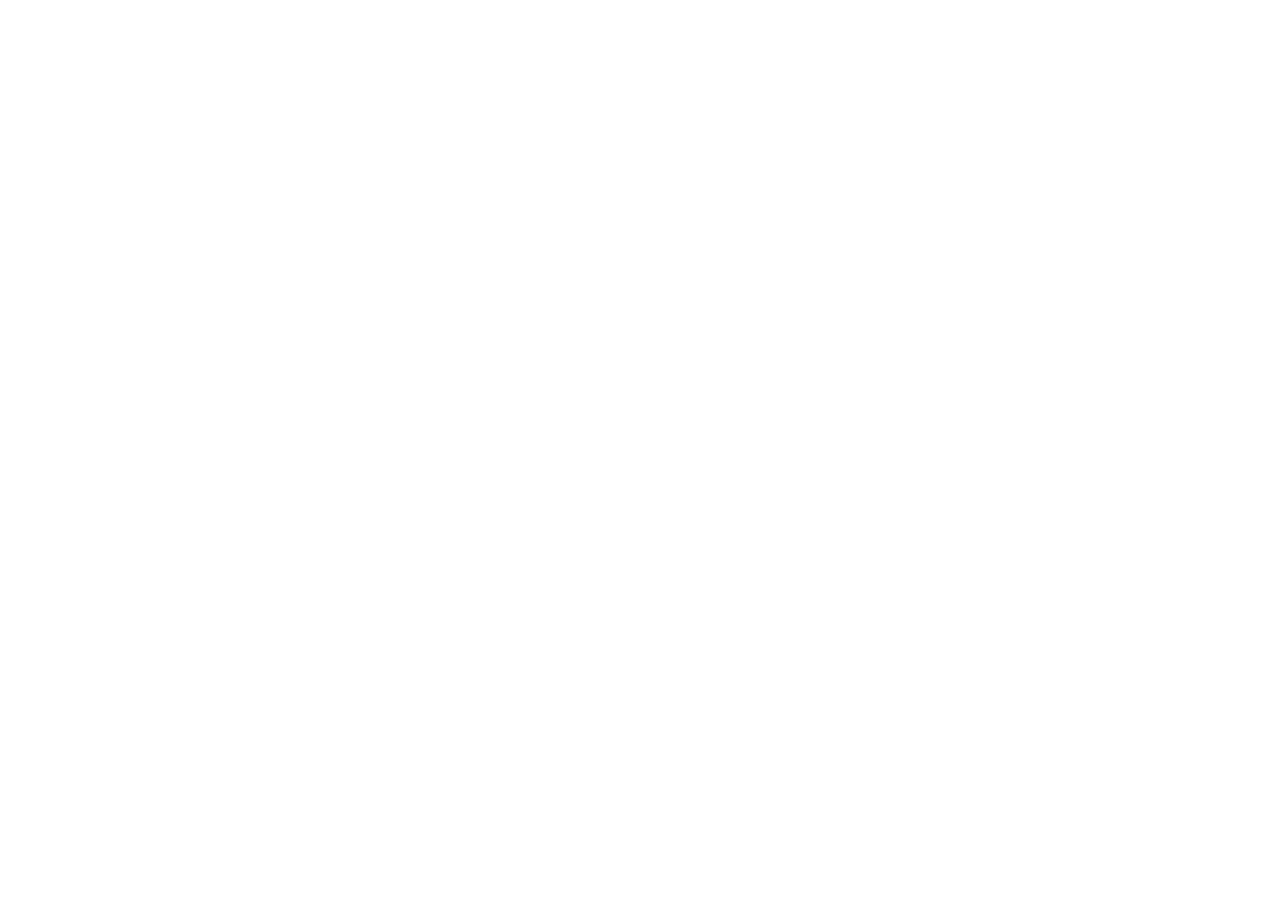
==== restaurant-menu/index.html @ 43efdc2a "added some notes to myself and idk what else I did" ====
<!DOCTYPE html>
<html lang="en">
<head>
    <meta charset="UTF-8">
    <meta name="viewport" content="width=device-width, initial-scale=1.0">
    <title>Document</title>
    <script src="js/data.js"></script>
    <!-- PLEASE, pay attention to the load order of the css stylesheets -->
    <link rel="stylesheet" href="css/config.css">
<link rel="stylesheet" href="css/themes.css">
<link rel="stylesheet" href="css/base.css">
</head>
<body>
    
</body>
</html>
---- restaurant-menu/css/config.css ----
:root {
  /* ============================
     EDIT THESE VALUES TO CUSTOMIZE
     Do not add or remove lines — just change the values after the colon.
     ============================ */

  /* Main accent color (buttons, links, highlights) */
  --accent-color: #d94f4f;

  /* Font for all text */
  --font-family: "Poppins", sans-serif;

  /* ---- Light mode colors ---- */
  --light-bg: #ffffff;
  --light-text: #1a1a1a;

  /* ---- Dark mode colors ---- */
  --dark-bg: #121212;
  --dark-text: #f5f5f5;
}

  /* Config.css is for the end-users that want to personalize how the menu page will look for their project. */
---- restaurant-menu/css/themes.css ----
/* CSS variables for light/dark that uses config.css's variables. */
[data-theme="light"] {
  background-color: var(--light-bg);
  color: var(--light-text);
}

[data-theme="dark"] {
  background-color: var(--dark-bg);
  color: var(--dark-text);
}

a, .btn-primary {
  color: var(--accent-color);
}

body {
  font-family: var(--font-family);
}
---- restaurant-menu/css/base.css ----
/* resets, typography, layout. */
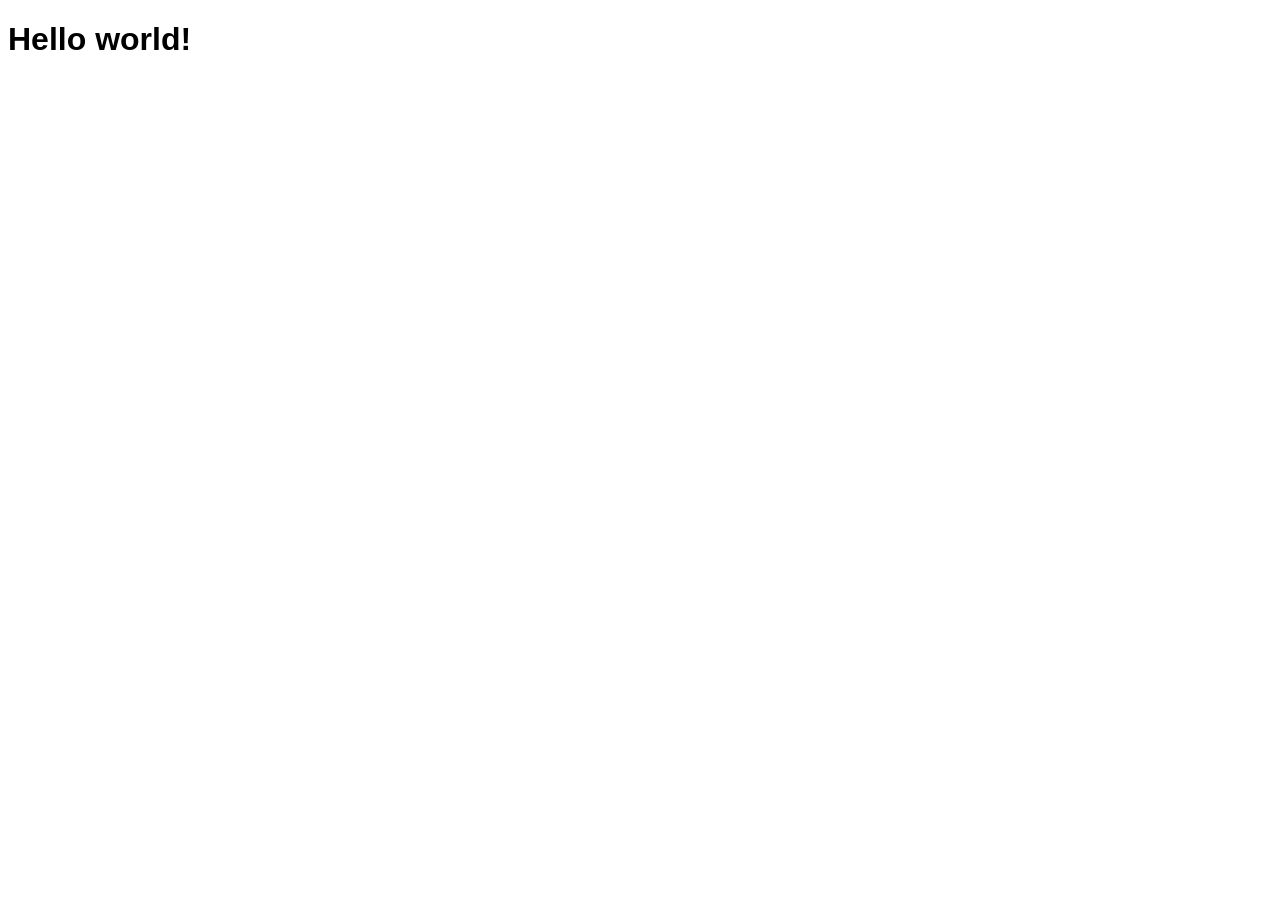
==== commit 02fc870c: "did a test with javascript and added a note of what I've learned." ====
--- a/restaurant-menu/index.html
+++ b/restaurant-menu/index.html
@@ -11,6 +11,6 @@
 <link rel="stylesheet" href="css/base.css">
 </head>
 <body>
-    
+    <h1>Hello world!</h1>
 </body>
 </html>
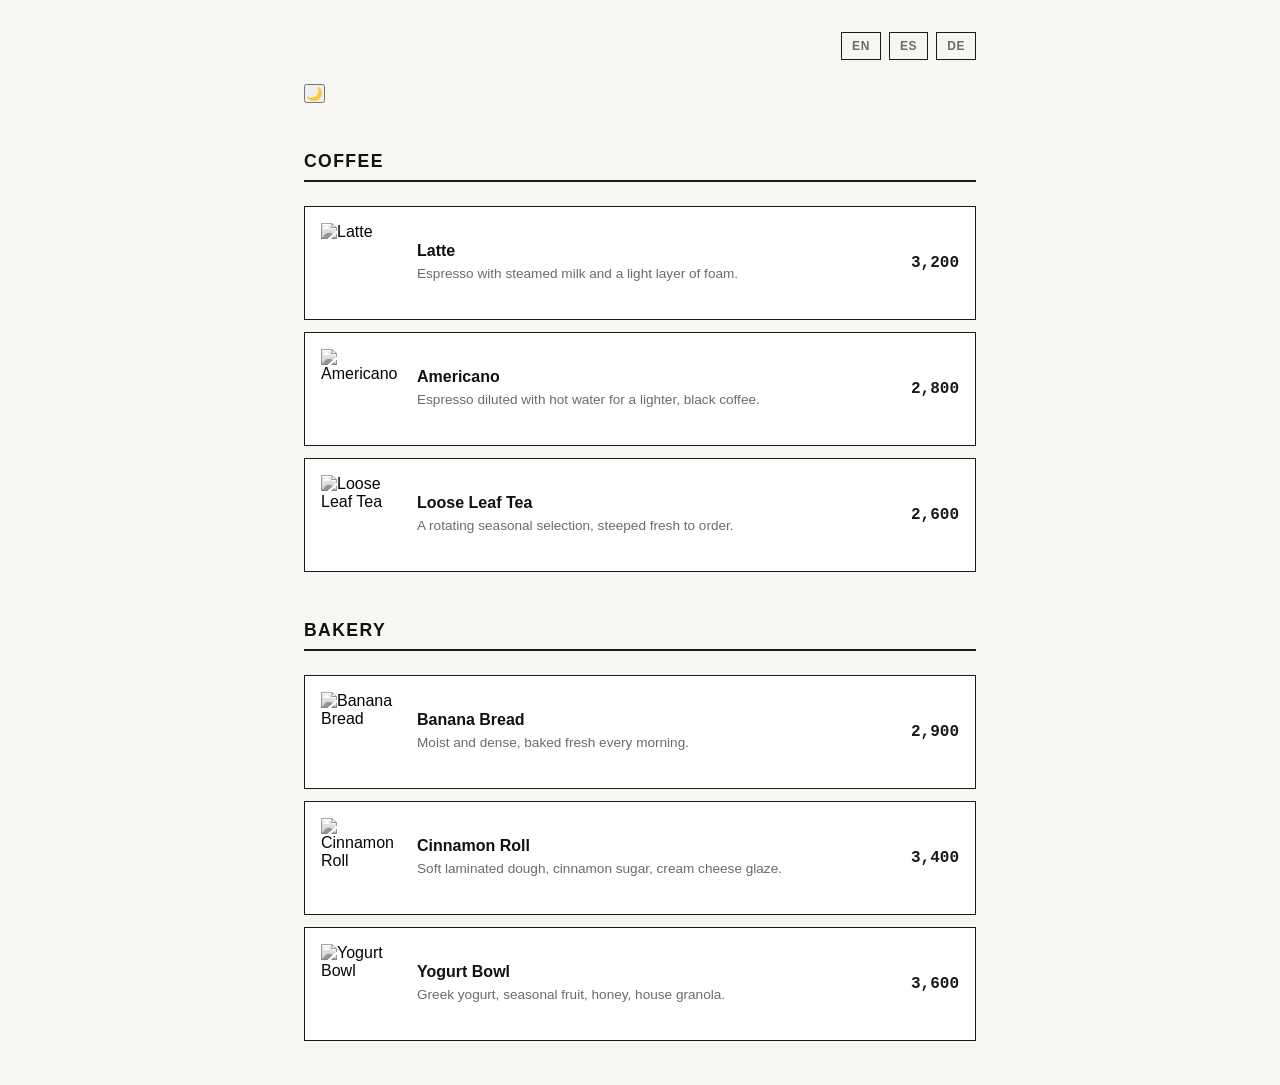
==== commit 6fcbcefa: "Wow, now the site is kinda functional :D" ====
--- a/restaurant-menu/index.html
+++ b/restaurant-menu/index.html
@@ -1,16 +1,23 @@
 <!DOCTYPE html>
 <html lang="en">
 <head>
-    <meta charset="UTF-8">
-    <meta name="viewport" content="width=device-width, initial-scale=1.0">
-    <title>Document</title>
-    <script src="js/data.js"></script>
-    <!-- PLEASE, pay attention to the load order of the css stylesheets -->
-    <link rel="stylesheet" href="css/config.css">
+<meta charset="UTF-8">
+<meta name="viewport" content="width=device-width, initial-scale=1.0">
+<title>Document</title>
+<!-- PLEASE, pay attention to the load order of the css stylesheets -->
+<link rel="stylesheet" href="css/config.css">
 <link rel="stylesheet" href="css/themes.css">
 <link rel="stylesheet" href="css/base.css">
 </head>
 <body>
-    <h1>Hello world!</h1>
+    <div class="lang-switcher">
+  <button data-lang="en">EN</button>
+  <button data-lang="es">ES</button>
+  <button data-lang="de">DE</button>
+</div>
+<button id="theme-toggle">🌙</button>
+<main id="menu-container"></main>
+<script src="js/data.js"></script>
+<script src="js/theme.js"></script>
 </body>
 </html>
--- a/restaurant-menu/css/config.css
+++ b/restaurant-menu/css/config.css
@@ -1,22 +1,42 @@
 :root {
-  /* ============================
-     EDIT THESE VALUES TO CUSTOMIZE
-     Do not add or remove lines — just change the values after the colon.
-     ============================ */
+  /* ============================================================
+     CAFÉ — SITE SETTINGS
+     Edit the values AFTER each colon below. Don't touch anything
+     else (the names before the colon, the semicolons, or the
+     curly braces { } ) or the site may stop working.
+     ============================================================ */
 
-  /* Main accent color (buttons, links, highlights) */
-  --accent-color: #d94f4f;
+  /* ---- FONT ----
+     The font used for all text on the site. */
+  --font-family: "Helvetica Neue", Arial, sans-serif;
 
-  /* Font for all text */
-  --font-family: "Poppins", sans-serif;
+  /* ---- ACCENT COLOR ----
+     Used for buttons, links, and small highlighted details.
+     Format: a hex color code, always starting with #
+     Example: #1a1a1a is near-black, #d94f4f is a brick red */
+  --accent-color: #1a1a1a;
 
-  /* ---- Light mode colors ---- */
-  --light-bg: #ffffff;
-  --light-text: #1a1a1a;
+  /* ---- LIGHT MODE COLORS ---- */
+  --light-bg: #f7f6f3;        /* page background, off-white */
+  --light-surface: #ffffff;   /* dish card background */
+  --light-text: #111111;      /* main text color */
+  --light-muted: #6b6b6b;     /* description text, secondary info */
+  --light-border: #1a1a1a;    /* lines and borders */
 
-  /* ---- Dark mode colors ---- */
-  --dark-bg: #121212;
+  /* ---- DARK MODE COLORS ---- */
+  --dark-bg: #0d0d0d;
+  --dark-surface: #1a1a1a;
   --dark-text: #f5f5f5;
-}
+  --dark-muted: #a3a3a3;
+  --dark-border: #f5f5f5;
 
-  /* Config.css is for the end-users that want to personalize how the menu page will look for their project. */
+  /* ---- SPACING ----
+     One base unit that everything else is a multiple of.
+     Increasing this makes the WHOLE site feel more spacious. */
+  --spacing-unit: 8px;
+
+  /* ---- CORNER ROUNDING ----
+     0 = sharp square corners (matches the poster references)
+     Higher number = softer, rounder cards */
+  --radius: 0px;
+}
--- a/restaurant-menu/css/themes.css
+++ b/restaurant-menu/css/themes.css
@@ -1,18 +1,44 @@
-/* CSS variables for light/dark that uses config.css's variables. */
 [data-theme="light"] {
-  background-color: var(--light-bg);
-  color: var(--light-text);
+  --bg: var(--light-bg);
+  --surface: var(--light-surface);
+  --text: var(--light-text);
+  --muted: var(--light-muted);
+  --border: var(--light-border);
 }
 
 [data-theme="dark"] {
-  background-color: var(--dark-bg);
-  color: var(--dark-text);
+  --bg: var(--dark-bg);
+  --surface: var(--dark-surface);
+  --text: var(--dark-text);
+  --muted: var(--dark-muted);
+  --border: var(--dark-border);
 }
 
-a, .btn-primary {
+body {
+  background-color: var(--bg);
+  color: var(--text);
+  font-family: var(--font-family);
+}
+
+.dish-card {
+  background-color: var(--surface);
+  border: 1px solid var(--border);
+}
+
+.category-heading {
+  border-bottom: 2px solid var(--border);
+}
+
+.dish-price {
   color: var(--accent-color);
 }
 
-body {
-  font-family: var(--font-family);
+.lang-switcher button {
+  color: var(--muted);
+  border: 1px solid var(--border);
+}
+
+.lang-switcher button:hover {
+  color: var(--text);
+  border-color: var(--text);
 }
--- a/restaurant-menu/css/base.css
+++ b/restaurant-menu/css/base.css
@@ -1 +1,116 @@
-/* resets, typography, layout. */+* {
+  box-sizing: border-box;
+  margin: 0;
+  padding: 0;
+}
+
+body {
+  padding: calc(var(--spacing-unit) * 4) calc(var(--spacing-unit) * 3);
+  max-width: 720px;
+  margin: 0 auto;
+}
+
+/* Restaurant name — big, bold, tight letter-spacing,
+   echoing the poster's oversized display type */
+.restaurant-name {
+  font-size: 2.5rem;
+  font-weight: 800;
+  letter-spacing: -0.02em;
+  text-transform: uppercase;
+  margin-bottom: calc(var(--spacing-unit) * 1);
+}
+
+.social-links {
+  display: flex;
+  gap: calc(var(--spacing-unit) * 2);
+  font-size: 0.85rem;
+  margin-bottom: calc(var(--spacing-unit) * 5);
+}
+
+.social-links a {
+  color: var(--muted);
+  text-decoration: none;
+  border-bottom: 1px solid currentColor;
+}
+
+/* Category heading — the underline mimics the poster's
+   strong horizontal rules dividing sections */
+.category-heading {
+  font-size: 1.1rem;
+  font-weight: 700;
+  text-transform: uppercase;
+  letter-spacing: 0.08em;
+  padding-bottom: calc(var(--spacing-unit) * 1);
+  margin-top: calc(var(--spacing-unit) * 6);
+  margin-bottom: calc(var(--spacing-unit) * 3);
+}
+
+/* Dish card layout */
+.dish-card {
+  display: grid;
+  grid-template-columns: 80px 1fr auto;
+  gap: calc(var(--spacing-unit) * 2);
+  align-items: center;
+  padding: calc(var(--spacing-unit) * 2);
+  margin-bottom: calc(var(--spacing-unit) * 1.5);
+  border-radius: var(--radius);
+}
+
+.dish-card img {
+  width: 80px;
+  height: 80px;
+  object-fit: cover;
+  /* subtle halftone-style filter nodding to the dot-matrix
+     poster texture, without overwhelming a small thumbnail */
+  filter: grayscale(100%) contrast(1.1);
+}
+
+.dish-info h3 {
+  font-size: 1rem;
+  font-weight: 600;
+  margin-bottom: calc(var(--spacing-unit) * 0.5);
+}
+
+.dish-info p.description {
+  font-size: 0.85rem;
+  color: var(--muted);
+  line-height: 1.4;
+}
+
+/* Price rendered in a monospace font — the "ASCII" nod from
+   the reference posters, isolated to just the numbers so the
+   rest of the page stays clean and readable */
+.dish-price {
+  font-family: "Courier New", monospace;
+  font-weight: 700;
+  font-size: 1rem;
+  white-space: nowrap;
+}
+
+html {
+  width: 100%;
+}
+
+body {
+  width: 100%;
+  padding: calc(var(--spacing-unit) * 4) calc(var(--spacing-unit) * 3);
+  max-width: 720px;
+  margin: 0 auto;
+}
+
+.lang-switcher {
+  display: flex;
+  justify-content: flex-end;
+  gap: calc(var(--spacing-unit) * 1);
+  margin-bottom: calc(var(--spacing-unit) * 3);
+}
+
+.lang-switcher button {
+  font-family: var(--font-family);
+  font-size: 0.75rem;
+  font-weight: 700;
+  letter-spacing: 0.05em;
+  padding: calc(var(--spacing-unit) * 0.75) calc(var(--spacing-unit) * 1.25);
+  background: none;
+  cursor: pointer;
+}
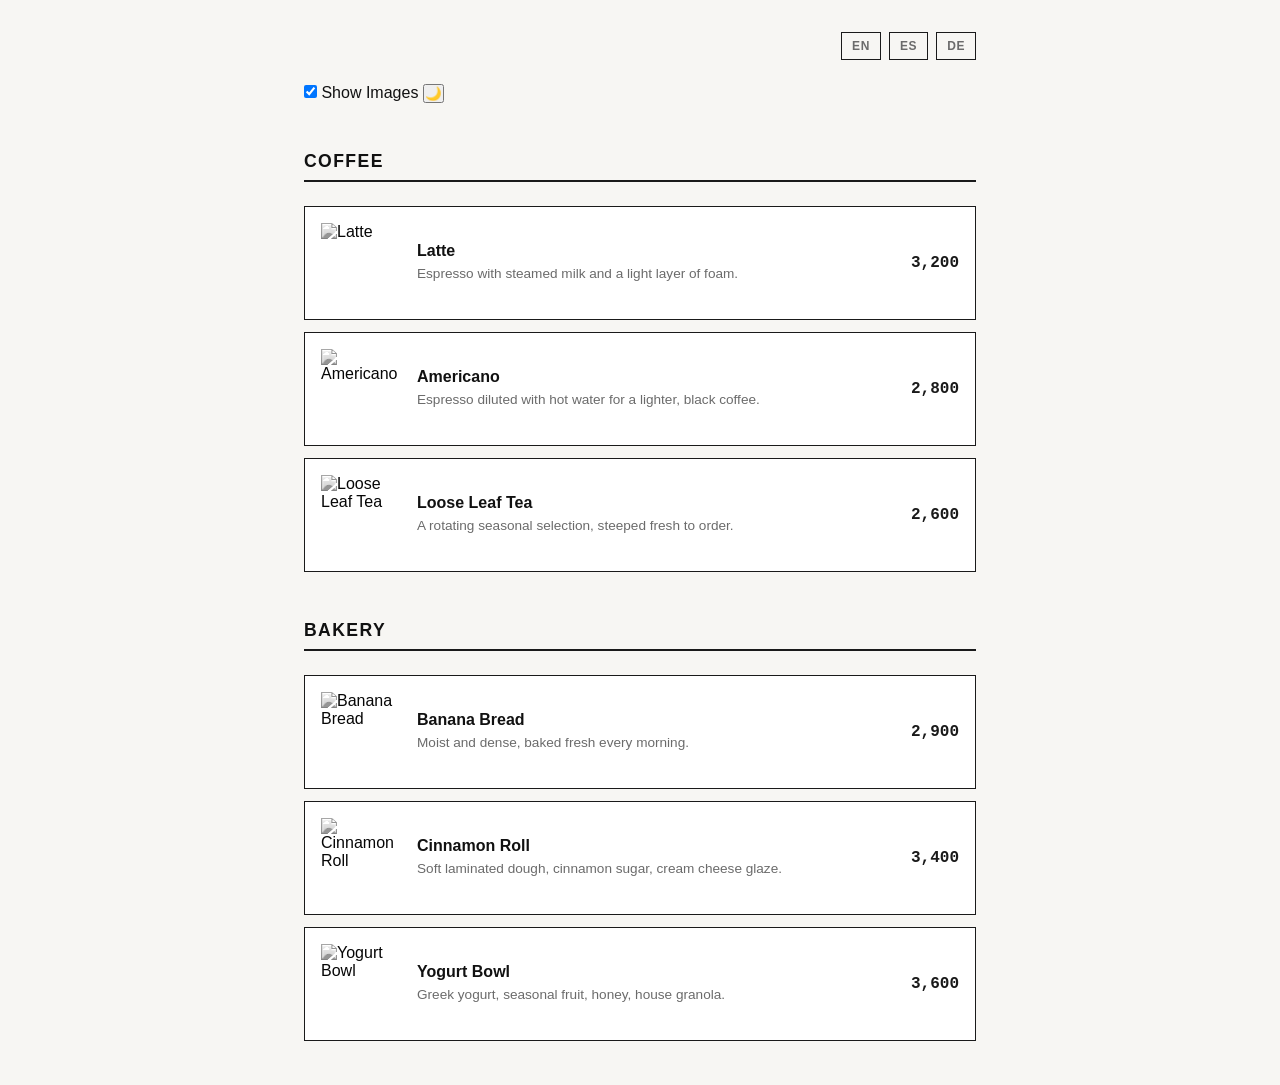
==== commit 62a9ef3b: "Added image toggle and untogle." ====
--- a/restaurant-menu/index.html
+++ b/restaurant-menu/index.html
@@ -15,6 +15,10 @@
   <button data-lang="es">ES</button>
   <button data-lang="de">DE</button>
 </div>
+<label class="image-toggle">
+  <input type="checkbox" id="toggle-images" checked>
+  Show Images
+</label>
 <button id="theme-toggle">🌙</button>
 <main id="menu-container"></main>
 <script src="js/data.js"></script>
--- a/restaurant-menu/css/base.css
+++ b/restaurant-menu/css/base.css
@@ -1,13 +1,13 @@
+body {
+  padding: calc(var(--spacing-unit) * 4) calc(var(--spacing-unit) * 3);
+  max-width: 720px;
+  margin: 0 auto;
+}
+
 * {
   box-sizing: border-box;
   margin: 0;
   padding: 0;
-}
-
-body {
-  padding: calc(var(--spacing-unit) * 4) calc(var(--spacing-unit) * 3);
-  max-width: 720px;
-  margin: 0 auto;
 }
 
 /* Restaurant name — big, bold, tight letter-spacing,
@@ -113,4 +113,8 @@
   padding: calc(var(--spacing-unit) * 0.75) calc(var(--spacing-unit) * 1.25);
   background: none;
   cursor: pointer;
+}
+
+.hide-images .dish-card img {
+  visibility: hidden;
 }
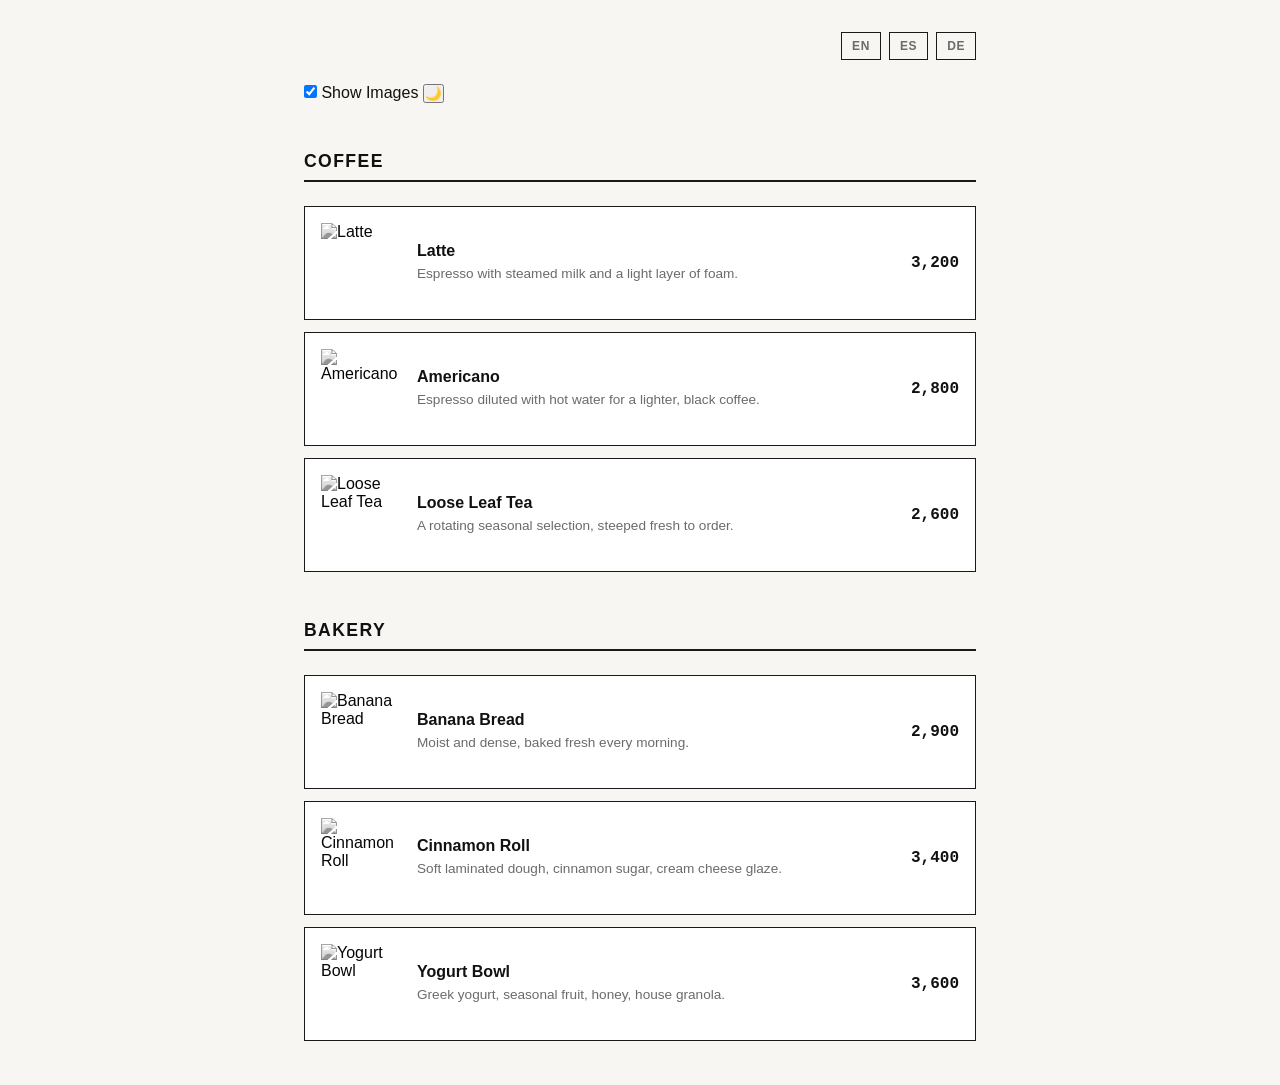
==== commit 5681d8f8: "tweaked an error with the menu price and css." ====
--- a/restaurant-menu/index.html
+++ b/restaurant-menu/index.html
@@ -4,6 +4,7 @@
 <meta charset="UTF-8">
 <meta name="viewport" content="width=device-width, initial-scale=1.0">
 <title>Document</title>
+<meta name="color-scheme" content="light dark">
 <!-- PLEASE, pay attention to the load order of the css stylesheets -->
 <link rel="stylesheet" href="css/config.css">
 <link rel="stylesheet" href="css/themes.css">
--- a/restaurant-menu/css/config.css
+++ b/restaurant-menu/css/config.css
@@ -10,11 +10,12 @@
      The font used for all text on the site. */
   --font-family: "Helvetica Neue", Arial, sans-serif;
 
-  /* ---- ACCENT COLOR ----
-     Used for buttons, links, and small highlighted details.
-     Format: a hex color code, always starting with #
-     Example: #1a1a1a is near-black, #d94f4f is a brick red */
-  --accent-color: #1a1a1a;
+/* ---- ACCENT COLOR ----
+     Used for the price text and highlighted details.
+     Needs a separate light/dark version so it stays visible
+     no matter which mode is active. */
+--light-accent: #1a1a1a;
+--dark-accent: #f5f5f5;
 
   /* ---- LIGHT MODE COLORS ---- */
   --light-bg: #f7f6f3;        /* page background, off-white */
@@ -39,4 +40,6 @@
      0 = sharp square corners (matches the poster references)
      Higher number = softer, rounder cards */
   --radius: 0px;
+
+    color-scheme: light dark;
 }
--- a/restaurant-menu/css/themes.css
+++ b/restaurant-menu/css/themes.css
@@ -4,6 +4,7 @@
   --text: var(--light-text);
   --muted: var(--light-muted);
   --border: var(--light-border);
+  --accent: var(--light-accent);
 }
 
 [data-theme="dark"] {
@@ -12,6 +13,7 @@
   --text: var(--dark-text);
   --muted: var(--dark-muted);
   --border: var(--dark-border);
+  --accent: var(--dark-accent);
 }
 
 body {
@@ -30,7 +32,7 @@
 }
 
 .dish-price {
-  color: var(--accent-color);
+  color: var(--accent);
 }
 
 .lang-switcher button {
@@ -41,4 +43,8 @@
 .lang-switcher button:hover {
   color: var(--text);
   border-color: var(--text);
+}
+
+.dish-price {
+  color: var(--accent-color);
 }
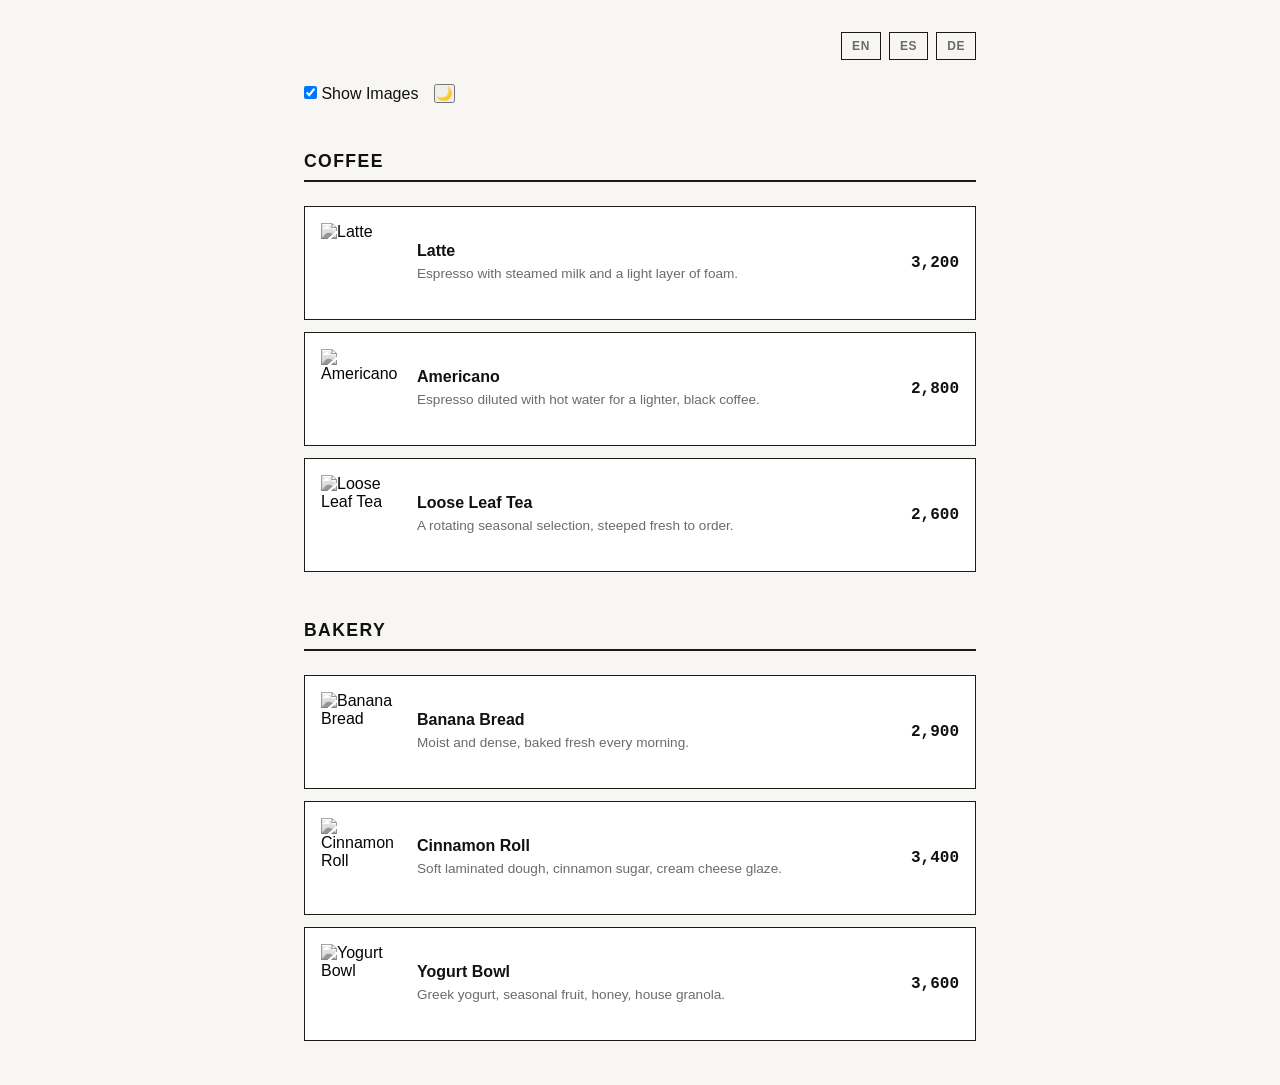
==== commit f8c35e94: "Improved dark & light mode." ====
--- a/restaurant-menu/index.html
+++ b/restaurant-menu/index.html
@@ -16,11 +16,13 @@
   <button data-lang="es">ES</button>
   <button data-lang="de">DE</button>
 </div>
+<div class="controls">
 <label class="image-toggle">
   <input type="checkbox" id="toggle-images" checked>
   Show Images
 </label>
-<button id="theme-toggle">🌙</button>
+<button id="theme-toggle" aria-label="Switch between dark and light mode.">🌙</button>
+</div>
 <main id="menu-container"></main>
 <script src="js/data.js"></script>
 <script src="js/theme.js"></script>
--- a/restaurant-menu/css/base.css
+++ b/restaurant-menu/css/base.css
@@ -18,6 +18,13 @@
   letter-spacing: -0.02em;
   text-transform: uppercase;
   margin-bottom: calc(var(--spacing-unit) * 1);
+}
+
+.controls {
+  display: flex;
+  align-items: center;
+  gap: calc(var(--spacing-unit) * 2);
+  margin-bottom: calc(var(--spacing-unit) * 3);
 }
 
 .social-links {
